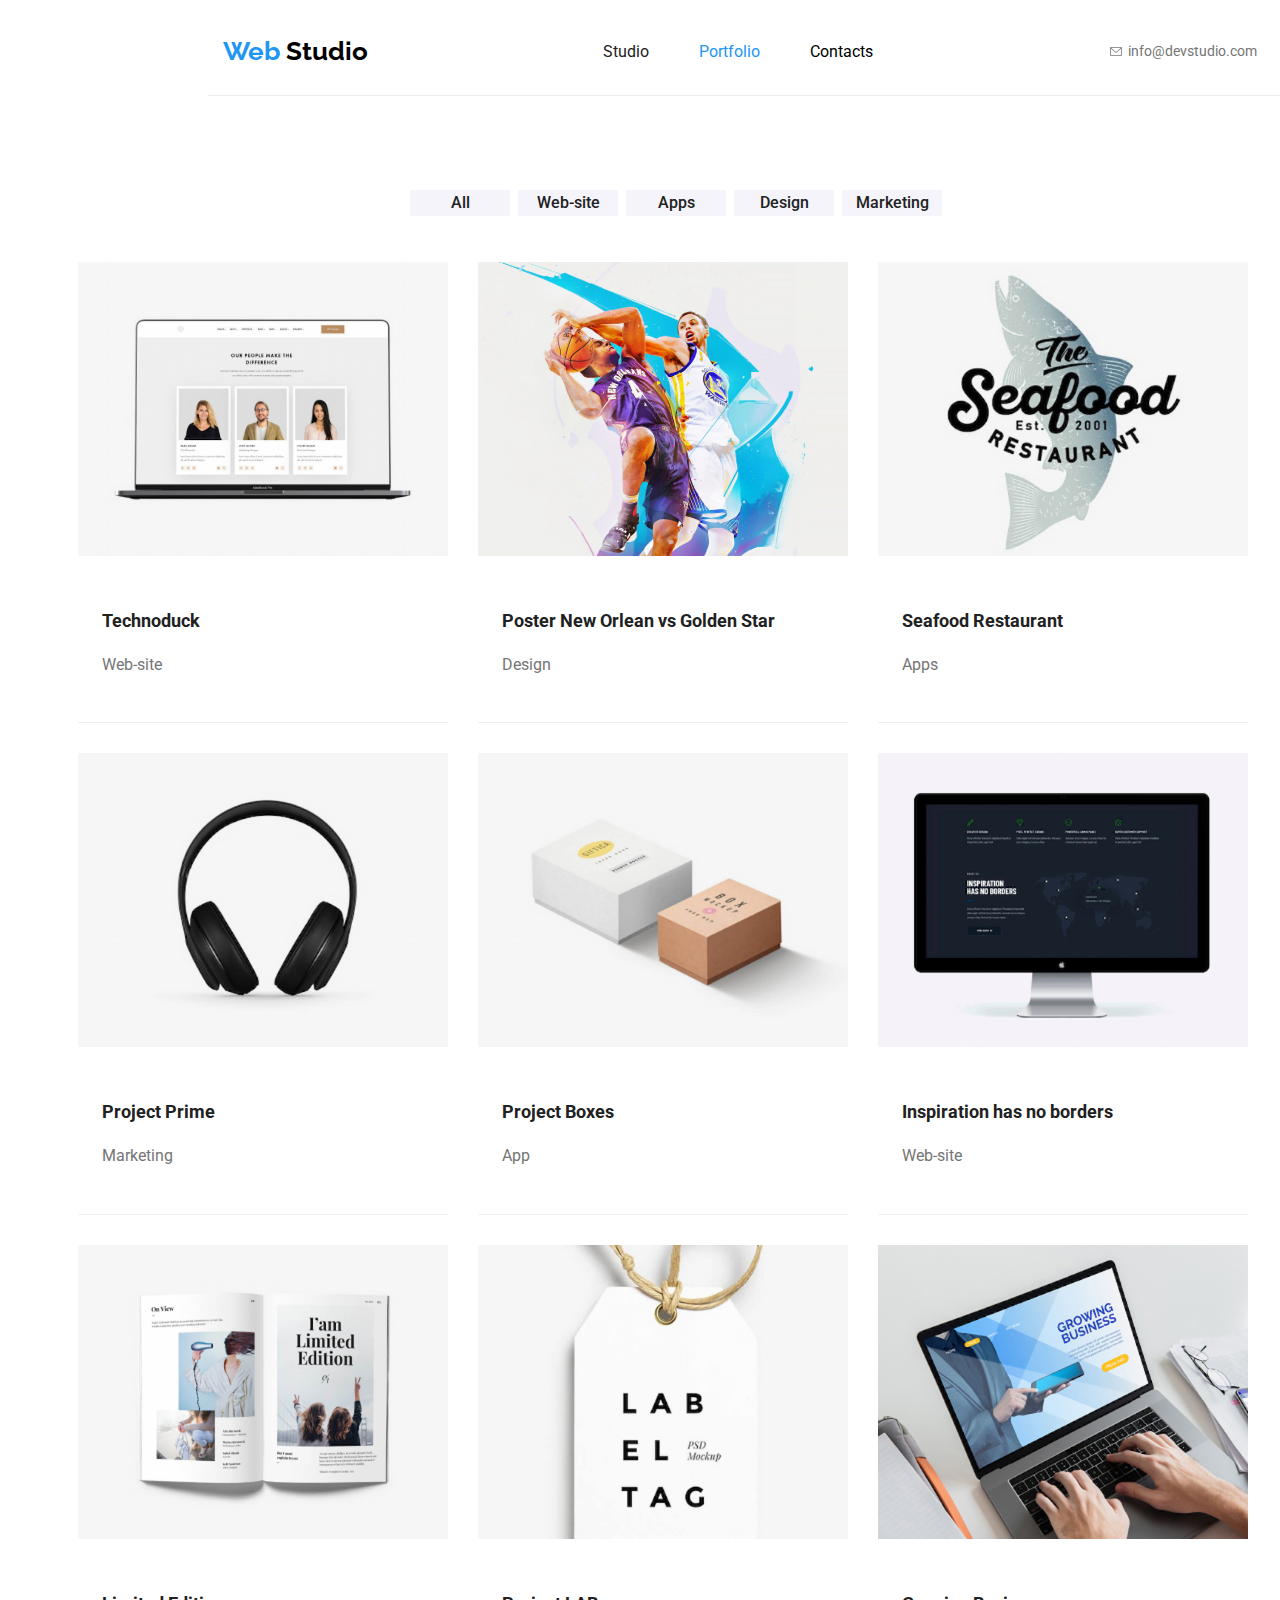
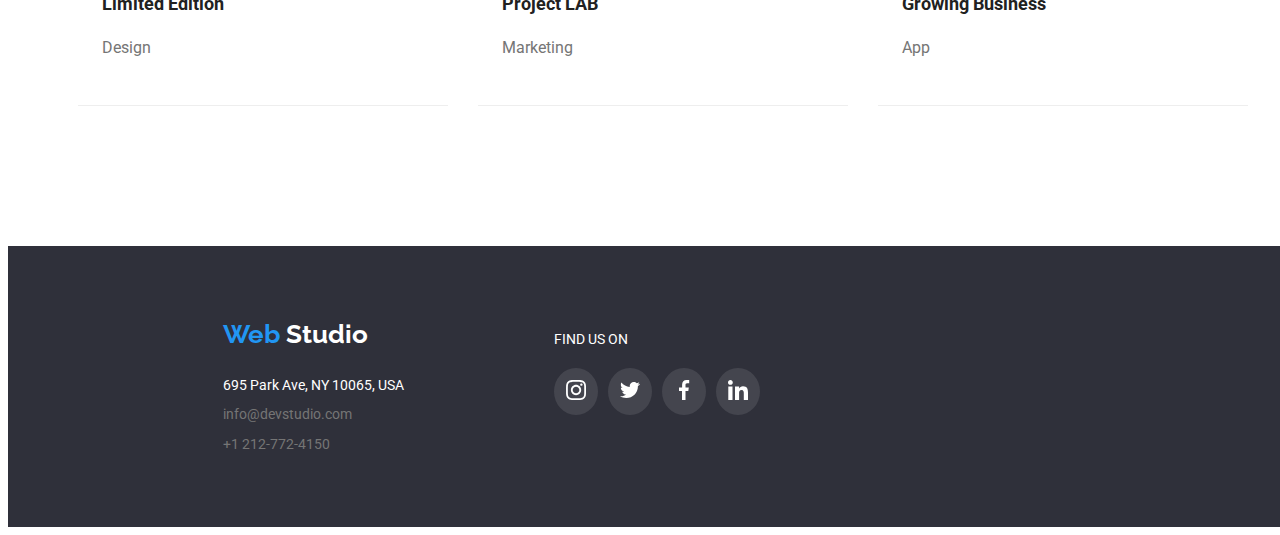
==== portfolio.html @ 10dd486b "Added final details" ====
<!DOCTYPE html>
<html lang="en">

<head>
    <meta charset="UTF-8">
    <meta name="viewport" content="width=device-width, initial-scale=1.0">
    <title>Portfolio</title>
    <link
        href="https://fonts.googleapis.com/css2?family=Raleway:wght@700&family=Roboto:wght@400;500;700;900&display=swap"
        rel="stylesheet">
    <link rel="stylesheet" href="./css/styles.css" />
</head>

<body>
    <header class="header-section">
        <div class="topline-container">
            <a class="logo" href="#">
                <span class="first-logo">Web</span>
                <span class="second-logo">Studio</span></a>

            <nav class="nav-container">
                <ul class="navigation-section">
                    <li><a class="link" href="./index.html" target="_self">Studio</a></li>
                    <li><a class="link" href="portfolio.html" target="_self"><span class="current">Portfolio</span>
                        </a>
                    </li>
                    <li>Contacts</li>
                </ul>
            </nav>

            <div class="contacts-header-container">
                <ul class="contacts-header">

                    <li>
                        <div class="header-mail">
                            <svg class="mail-item">
                                <use href="./symbol-defs.svg#icon-envelope" />
                            </svg>
                            <a class="link" href="mailto:info@devstudio.com">info@devstudio.com</a>
                        </div>
                    </li>
                    <li>
                        <div class="header-phone">
                            <svg class="phone-item">
                                <use href="./symbol-defs.svg#icon-smartphone" />
                            </svg>
                            <a class="link" href="tel:+12127724150">+1 212-772-4150</a>
                        </div>
                    </li>
                </ul>
            </div>
        </div>
    </header>
    <main>
        <div class="portfolio">
            <div class="buttons-container">
                <ul>
                    <li> <button class="btn-filter" type="button">All</button></li>
                    <li> <button class="btn-filter" type="button">Web-site</button></li>
                    <li> <button class="btn-filter" type="button">Apps</button></li>
                    <li> <button class="btn-filter" type="button">Design</button></li>
                    <li> <button class="btn-filter" type="button">Marketing</button></li>
                </ul>
            </div>
            <section class="images-container grid-container">
                <ul class="text-section">
                    <li>
                        <div class="portfolio-card">
                            <img src="./images/Technoduck.jpg" alt="Technoduck" width="370" height="294" />
                            <div class="portfolio-text">
                                <h3>Technoduck</h3>
                                <span>Web-site</span>
                            </div>
                        </div>

                    </li>
                    <li>
                        <div class="portfolio-card">
                            <img src=" ./images/Poster.jpg" alt="Poster" width="370" height="294" />
                            <div class="portfolio-text">
                                <h3>Poster New Orlean vs Golden Star</h3>
                                <span>Design</span>
                            </div>
                        </div>
                    </li>
                    <li>
                        <div class="portfolio-card"><img src="./images/SeafoodRestaurant.jpg" alt="Seafood Restaurant"
                                width="370" height="294" />
                            <div class="portfolio-text">
                                <h3>Seafood Restaurant</h3>
                                <span>Apps</span>
                            </div>
                        </div>
                    </li>
                    <li>
                        <div class="portfolio-card"> <img src="./images/ProjectPrime.jpg" alt="Project Prime"
                                width="370" height="294" />
                            <div class="portfolio-text">
                                <h3>Project Prime</h3>
                                <span>Marketing</span>
                            </div>
                        </div>
                    </li>
                    <li>
                        <div class="portfolio-card"><img src="./images/ProjectBoxes.jpg" alt="Project Boxes" width="370"
                                height="294" />
                            <div class="portfolio-text">
                                <h3>Project Boxes</h3>
                                <span>App</span>
                            </div>
                        </div>
                    </li>
                    <li>
                        <div class="portfolio-card"><img src="./images/InspirationhasnoBorders.jpg"
                                alt="Inspiration has no Borders" width="370" height="294" />
                            <div class="portfolio-text">
                                <h3>Inspiration has no borders</h3>
                                <span>Web-site</span>
                            </div>
                        </div>
                    <li>
                        <div class="portfolio-card">
                            <img src="./images/LimitedEdition.jpg" alt="Limited Edition" width="370" height="294" />
                            <div class="portfolio-text">
                                <h3>Limited Edition</h3>
                                <span>Design</span>
                            </div>
                        </div>
                    </li>
                    <li>
                        <div class="portfolio-card">
                            <img src="./images/ProjectLAB.jpg" alt="Project LAB" width="370" height="294" />
                            <div class="portfolio-text">
                                <h3>Project LAB</h3>
                                <span>Marketing</span>
                            </div>
                        </div>
                    <li>
                        <div class="portfolio-card">
                            <img src="./images/GrowingBusiness.jpg" alt="Growing Business" width="370" height="294" />
                            <div class="portfolio-text">
                                <h3>Growing Business</h3>
                                <span>App</span>
                            </div>
                        </div>
                    </li>
                </ul>
            </section>
        </div>





    </main>
    <footer class="footer-section">
        <div class="footer-container">
            <div class="footer-section1">
                <a class="link logo" href="#">
                    <span class="first-logo">Web</span>
                    <span>Studio</span></a>
                <div class="footer-details">
                    <address>
                        <p>695 Park Ave, NY 10065, USA</p>
                        <div class="contacts-footer">
                            <p class="link">info@devstudio.com</p>
                            <p class="link">+1 212-772-4150</p>
                        </div>
                    </address>
                </div>
            </div>
            <div class="footer-section2">
                <span>Find us on</span>
                <div class="footer-svg">
                    <a href=""><svg class="footer-icon">
                            <use href="./symbol-defs.svg#icon-instagram" />
                        </svg></a>
                    <a href=""><svg class="footer-icon">
                            <use href="./symbol-defs.svg#icon-twitter-footer" />
                        </svg></a>
                    <a href=""><svg class="footer-icon">
                            <use href="./symbol-defs.svg#icon-facebook-footer1" />
                        </svg></a>
                    <a href=""><svg class="footer-icon">
                            <use href=" ./symbol-defs.svg#icon-linkedin-footer1" />
                        </svg></a>
                </div>
            </div>
        </div>



    </footer>

</body>

</html>
---- css/styles.css ----
body {
    font-family: 'Roboto', sans-serif;
    background-color: white;
    font-weight: 400;
    width: 100%;
}

:root {
    --heading-font-family: 'Roboto', sans-serif;
    --hover-color: #2196F3;
    --text-color: #757575;
    --header-color: #212121;
    --section-background: #2F303A;
}

ul {
    list-style: none;
}

.header-section {
    width: 1600px;
    margin: auto;
}

.nav-container ul {
    display: flex;
    justify-content: space-between;
    align-items: center;
    column-gap: 50px;
}

.contacts-header-container ul {
    display: flex;
    justify-content: space-between;
    align-items: center;
    column-gap: 40px;
}

.topline-container {
    display: flex;
    justify-content: space-between;
    align-items: center;
    width: 1200px;
    padding-top: 15px;
    padding-bottom: 15px;
    padding-left: 15px;
    padding-right: 15px;
    margin-left: 200px;
    margin-right: 200px;
    border-bottom: 1px solid #ECECEC;
}

.navigation-section .link {
    color: var(--header-color);
    text-decoration: none;
}

.current {
    color: var(--hover-color);
}

.contacts-header .link {
    text-decoration: none;
    font-style: normal;
    font-size: 14px;
    line-height: 1.17;
    color: var(--text-color);
    font-size: 500;
}

.contacts-footer .link {
    text-decoration: none;
    font-style: normal;
    font-size: 14px;
    line-height: 1.14;
    color: var(--text-color);
    font-size: 400;
}

.contacts-header .link:hover,
.link:active {
    color: var(--hover-color);
}

.contacts-footer .link:hover,
.link.active {
    color: var(--hover-color);
}

.btn {
    font-family: inherit;
    cursor: pointer;
    font-weight: 500;
    font-size: 16px;
    line-height: 1.85;
    background-color: var(--hover-color);
    color: #fff;
    width: 200px;
    border-radius: 4px;
    cursor: pointer;
    font-family: inherit;
    border: none;
}

.btn:hover {
    background-color: #188CE8;
    color: #fff;
}

/* butoane-portofoliu */
.btn-filter {
    font-size: 16px;
    font-weight: 500;
    line-height: 1.85px;
    color: var(--header-color);
    background-color: #F5F4FA;
    height: 26px;
    top: 180px;
    left: 959px;
    cursor: pointer;
    font-family: inherit;
    border: none;
    min-width: 100px;
}

.btn-filter:hover,
.btn-filter:focus {
    color: #fff;
    background-color: var(--hover-color);
}

.btn-filter:active {
    background-color: var(--hover-color);
}

.logo {
    text-decoration: none;
    font-family: 'Raleway';
    font-weight: 700;
    font-size: 26px;
    line-height: 2.18;
    color: #fff;
}

.logo .first-logo {
    color: var(--hover-color);
}

.logo .second-logo {
    color: #000;
}

.first-section {
    display: flex;
    flex-direction: column;
    align-items: center;
    background-color: var(--section-background);
    width: 1600px;
    margin: auto;
}

.first-section h1 {
    text-align: center;
    color: #F5F4FA;
    font-weight: 900;
    font-size: 44px;
    line-height: 60px;
    margin-top: 200px;
}

.first-section button {
    margin-bottom: 200px;
}

.second-section p {
    font-weight: 400;
    font-size: 14px;
    line-height: 1.71;
    color: var(--text-color);
}

.second-section h3 {
    font-weight: 700;
    size: 14px;
    line: 1.17;
    color: var(--header-color);
}

.second-section ul {
    display: flex;
    justify-content: space-between;
    padding-left: 15px;
    padding-right: 15px;
    padding-top: 94px;
    padding-bottom: 47px;
    column-gap: 30px;
}

.second-section {
    width: 1200px;
    margin: auto;
}

.third-section {
    margin: auto;
    width: 1200px;
    padding-left: 15px;
    padding-right: 15px;
    row-gap: 50px;
}

.third-section h2 {
    font-weight: 700px;
    font-size: 36px;
    line-height: 3.01;
    text-align: center;
    color: var(--header-color);
}

.third-section ul {
    display: flex;
    justify-content: space-between;
    padding-left: 0px;
    padding-right: 0px;
    column-gap: 30px;
    padding-bottom: 94px;
}

.fourth-section {
    background-color: #F5F4FA;
    width: 1600px;
    margin: auto;
}

.fourth-section ul {
    display: flex;
    justify-content: space-between;
    width: 1200px;
    column-gap: 30px;
    padding-left: 15px;
    padding-right: 15px;
    margin-right: 200px;
    margin-left: 200px;
    padding-bottom: 94px;
    margin: auto;
}

.fourth-section h2 {
    font-weight: 700px;
    font-size: 36px;
    line-height: 3.01;
    text-align: center;
    color: var(--header-color);
    padding-top: 94px;
}

.fourth-section p {
    font-weight: 400;
    font-size: 16px;
    line-height: 1.33;
    text-align: center;
    color: var(--text-color);
}

.fourth-section h3 {
    font-weight: 500px;
    font-size: 16px;
    line-height: 1.33;
    text-align: center;
    color: var(--header-color);
}


.text-section h3 {
    font-weight: 700;
    font-size: 18px;
    line-height: 2.57;
    color: var(--header-color);
    padding-top: 20px;
}

.text-section span {
    font-weight: 400px;
    font-size: 16px;
    line-height: 2.14;
    color: var(--text-color);
    padding-bottom: 20px;
}

.footer-section {
    font-weight: 400;
    font-size: 14px;
    line-height: 1.17;
    background-color: var(--section-background);
    color: #fff;
    width: 1600px;
    margin: auto;
}

.footer-section address {
    font-style: normal;
}

.card li {
    background-color: #fff;
    width:270px;

}

.card-text {
    padding-top: 30px;
    row-gap: 2px;
    padding-bottom: 16px;
}
.footer-container{
    display: flex;
    flex-direction: row;

}
.footer-container .footer-section1{
    display: flex;
    flex-direction: column;
    padding-left: 15px;
        margin-left: 200px;
        padding-top: 60px;  
}

.footer-details {
    display: flex;
    flex-direction: column;
    row-gap: 12px;
    padding-bottom: 60px;
    
}

/* portfolio page */

.buttons-container ul {
    display: flex;
    justify-content: space-between;
    align-items: center;
    width: 516px;
    margin: auto;
    column-gap: 8px;
}

.images-container ul {
    display: flex;
    justify-content: space-between;
    column-gap: 30px;
    row-gap: 30px;
    padding-top: 50px;
}

.grid-container ul {
    display: grid;
    grid-template-columns: auto auto auto;
    padding: 30px;
}

.img {
    display: block;
    max-width: 100%;
    height: auto;
}

.portfolio {
    margin: auto;
    width: 1200px;
    padding-left: 15px;
    padding-right: 15px;
    padding-bottom: 94px;
    padding-top: 94px;
}

.portfolio-card {
    width: 370px;
    background-color: #fff;
}

.portfolio-text {
    display: flex;
    flex-direction: column;
    padding-left: 24px;
    border-bottom: 1px solid #eee;
}

.portfolio-text h3 {
    margin-bottom: 4px;
}

.portfolio-text span {
    margin-bottom: 20px;
}
.header-mail:hover .mail-item{
    fill:var(--hover-color);
}
.header-phone:hover .phone-item{
    fill:var(--hover-color);
}
.contacts-header .mail-item{
width: 16px;
height: 12px;
fill: #757575;
}


.contacts-header .phone-item{
width: 16px;
    height: 12px;
    fill: #757575;
}

.contacts-header .header-mail{
    display: flex;
    justify-content: center;
    align-items: center;
    column-gap: 4px;
}

.contacts-header .header-mail-portfolio{
    display: flex;
    justify-content: center;
    align-items: center;
    column-gap: 4px;
}

.contacts-header .header-phone {
    display: flex;
    justify-content:  center;
    align-items: center;
    column-gap: 3px;
}

.icon{
    width:70px;
    height: 70px;
}
.first-section {
    background-image: url('../images/background.png');
}

.first-section {
    background-image: linear-gradient (rgba(47, 48, 58, 0.40),
            rgba(47, 48, 58, 0.40)), url(/images/background.png);
            filter:brightness(0.78);
}
.second-section .feature{
    display: flex;
    flex-direction: column;
    align-items: center;
}
.feature-text h3{
margin-bottom: 10px;
margin-top: 30px;
}

.feature{
    background-color: #F5F4FA;
    padding: 25px 100px;
    border-radius:4px;
}
.fourth-section .social-icon{
    width:20px;
    height: 20px;
}
.fourth-section .social-links{
    display: flex;
    justify-content: space-between;
    align-items: center;
    column-gap: 12px;
    padding-bottom: 30px;
    padding-left: 40px;
    padding-right: 40px;
}

.link-instagram:hover{
    border-radius: 50px;
    background-color: var(--hover-color);
   fill:#fff;
}

.icon-customers{
    width: 106px;
    height: 60px;
    margin-top:16px;
    margin-right:32px;
    margin-left:32px;
    margin-bottom: 16px;
}

.customers{
    width: 170px;
    height: 92px;
radius:4px;
border: 1px solid #AFB1B8;
}
.customers-section{
    width: 1200px;
        margin: auto;
}
.customers-section ul{
    display: flex;
    justify-content: space-between;
    align-items: center;
    margin-bottom: 94px;
    margin-top: 50px;
    column-gap: 30px;
}
.customers-section h2{
    font-weight: 700px;
    font-size: 36px;
    line-height: 3.01;
    text-align: center;
    color: var(--header-color);
    margin-top:94px
}

.fourth-section li{
    radius:0px, 0px, 4px, 4px;
    box-shadow: 0px 2px 1px 0px rgba(0,0,0,0.2),
    0px 1px 1px 0px rgba(0, 0, 0, 0.14),
        0px 1px 3px 0px rgba(0, 0, 0, 0.12);
    }


.footer-section2 span{
    text-transform: uppercase;
    width: 79px;
    padding-bottom: 20px;
    font-weight: 700px;
    font-size: 14px;
    letter-spacing: 3%;
}


.portfolio-card:hover{
    box-shadow: 1px 4px 6px 0px rgba(0, 0, 0, 0.16),
    0px 4px 4px 0px rgba(0, 0, 0, 0.06),
    0px 1px 1px 0px rgba(0, 0, 0, 0.12);
}
.buttons-container ul:hover,
.buttons-container ul:focus{
    box-shadow: 1px 4px 6px 0px rgba(0, 0, 0, 0.16),
            0px 4px 4px 0px rgba(0, 0, 0, 0.06),
            0px 1px 1px 0px rgba(0, 0, 0, 0.12);
}
.footer-icon{
    width:20px;
height: 20px;}

.footer-container .footer-section2{
    display: flex;
    flex-direction: column;
    margin-left: px;
    padding-top:85px;
    padding-left: 150px;
}
.footer-section2 .footer-svg{
    display: flex;
    flex-direction: row;
    align-items: flex-start;
    column-gap: 10px;
    
}
.footer-svg a{
    padding: 12px;
    align-items: center;
    fill:#fff;
    background-color: #ffffff1a;
    border-radius:50%;}

.footer-svg a:hover{
    background-color: var(--hover-color);
}

.fourth-section .social-links a{
    align-items: center;
    padding: 12px;
    fill: #AFB1B8;
}
    
.fourth-section .social-links a:hover{
    background-color: var(--hover-color);
border-radius: 50%;
width: 44px;
fill:#fff;

}
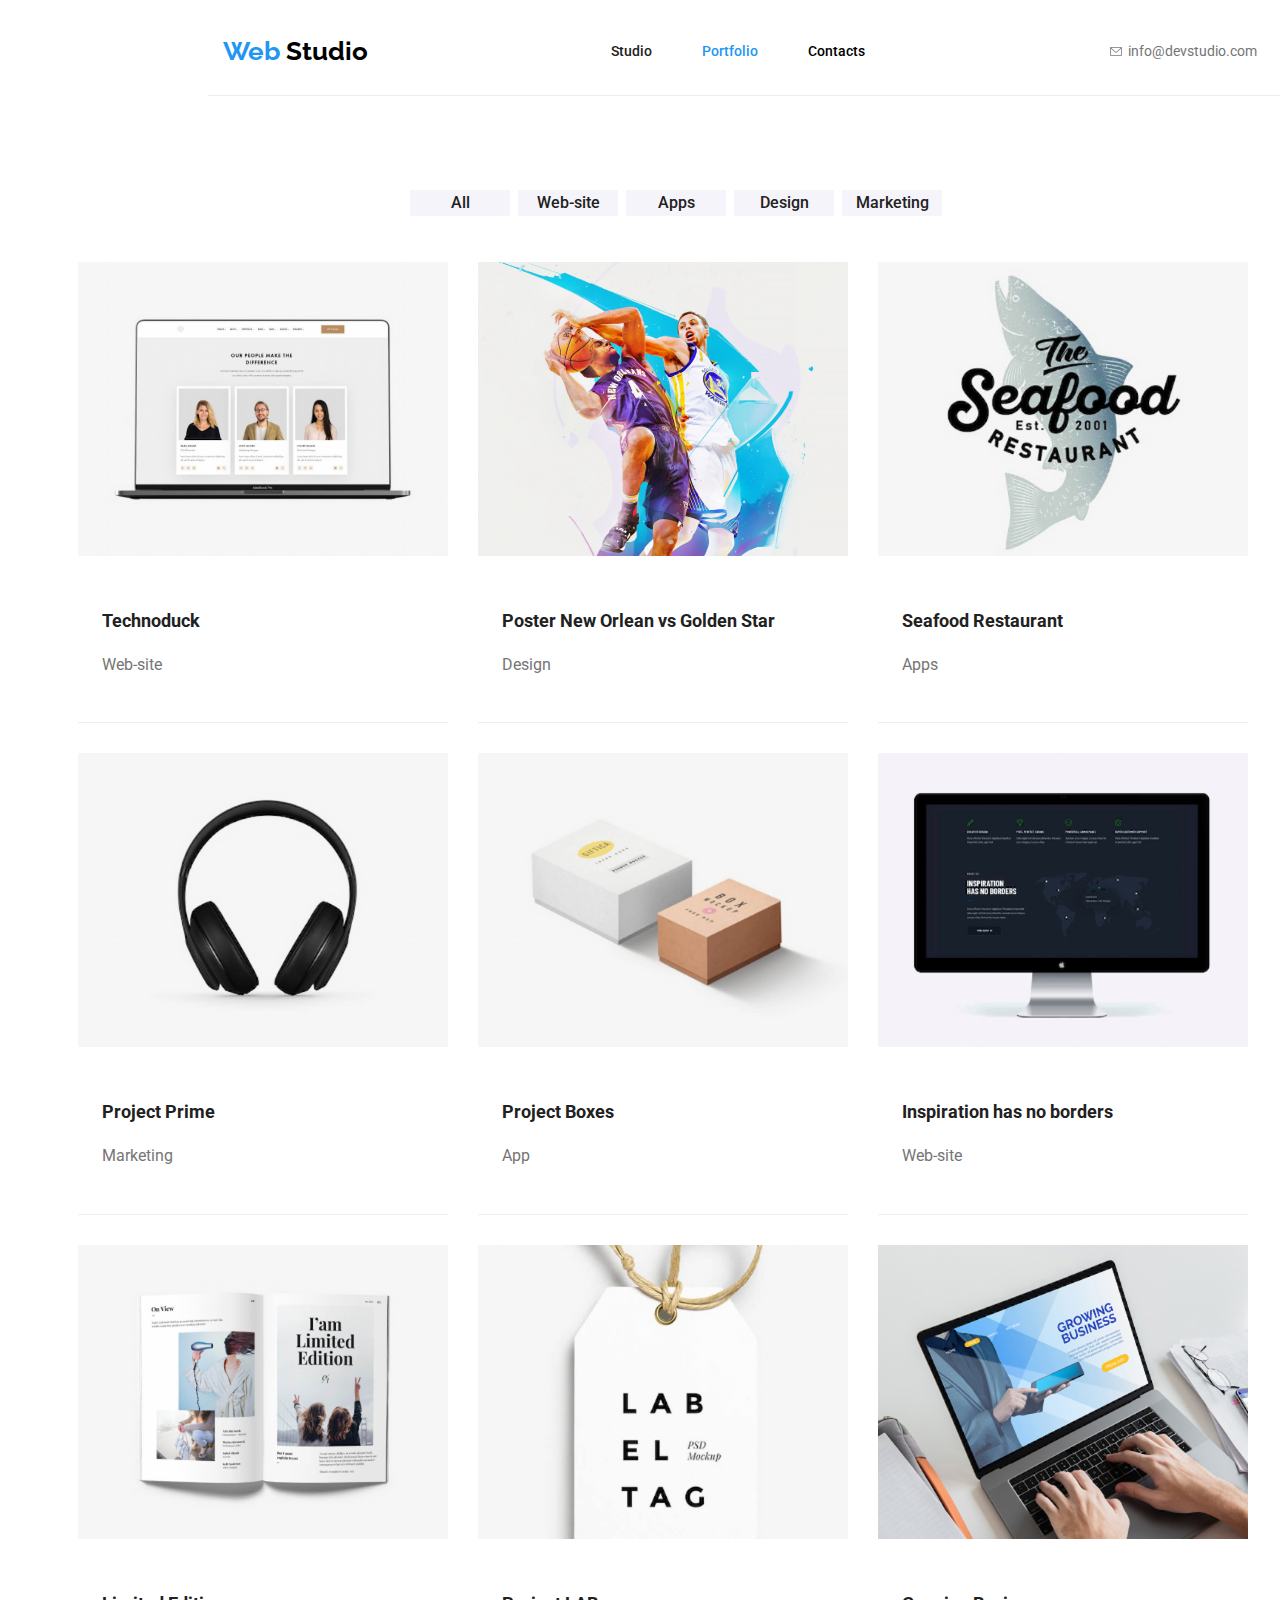
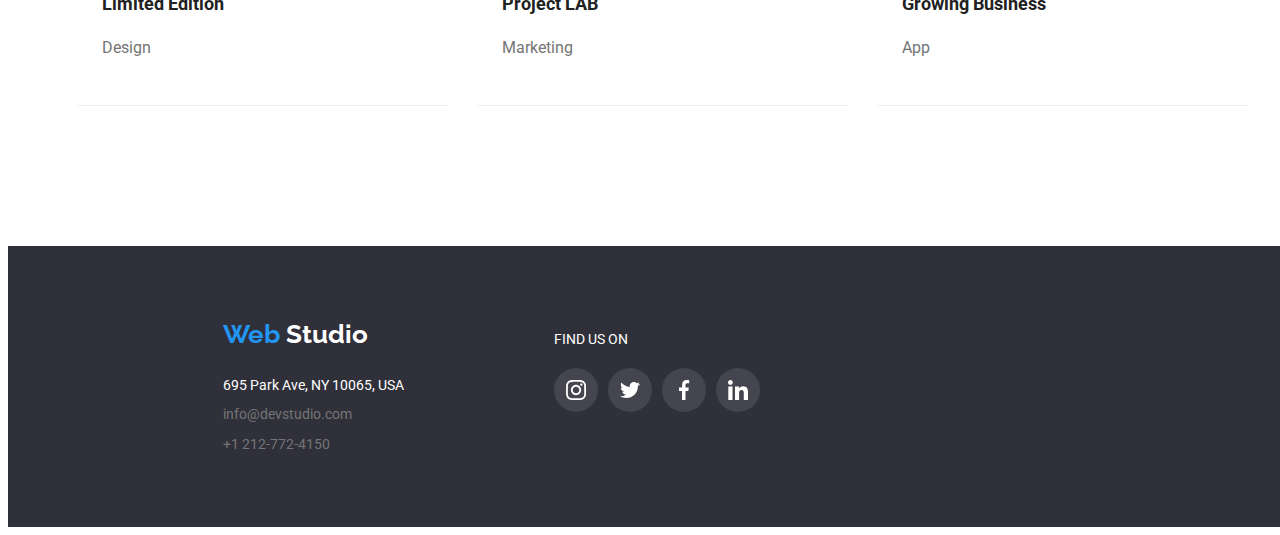
==== commit b0182b41: "Update homework 0310" ====
--- a/portfolio.html
+++ b/portfolio.html
@@ -172,16 +172,16 @@
             <div class="footer-section2">
                 <span>Find us on</span>
                 <div class="footer-svg">
-                    <a href=""><svg class="footer-icon">
+                    <a href="" target="_blank"><svg class="footer-icon">
                             <use href="./symbol-defs.svg#icon-instagram" />
                         </svg></a>
-                    <a href=""><svg class="footer-icon">
+                    <a href="" target="_blank"><svg class="footer-icon">
                             <use href="./symbol-defs.svg#icon-twitter-footer" />
                         </svg></a>
-                    <a href=""><svg class="footer-icon">
+                    <a href="" target="_blank"><svg class="footer-icon">
                             <use href="./symbol-defs.svg#icon-facebook-footer1" />
                         </svg></a>
-                    <a href=""><svg class="footer-icon">
+                    <a href="" target="_blank"><svg class="footer-icon">
                             <use href=" ./symbol-defs.svg#icon-linkedin-footer1" />
                         </svg></a>
                 </div>
--- a/css/styles.css
+++ b/css/styles.css
@@ -27,6 +27,7 @@
     justify-content: space-between;
     align-items: center;
     column-gap: 50px;
+    
 }
 
 .contacts-header-container ul {
@@ -53,6 +54,12 @@
 .navigation-section .link {
     color: var(--header-color);
     text-decoration: none;
+}
+.navigation-section li{
+    font-size:14px;
+    font-weight: 500;
+    line-height:16.41px;
+    letter-spacing:2%;
 }
 
 .current {
@@ -170,6 +177,7 @@
 
 .first-section button {
     margin-bottom: 200px;
+    padding: 12px;
 }
 
 .second-section p {
@@ -436,14 +444,9 @@
     width:70px;
     height: 70px;
 }
+
 .first-section {
-    background-image: url('../images/background.png');
-}
-
-.first-section {
-    background-image: linear-gradient (rgba(47, 48, 58, 0.40),
-            rgba(47, 48, 58, 0.40)), url(/images/background.png);
-            filter:brightness(0.78);
+    background-image: linear-gradient(rgba(0,0,0,0.2), rgba(0,0,0,0.2)),url('../images/background.png')
 }
 .second-section .feature{
     display: flex;
@@ -463,6 +466,7 @@
 .fourth-section .social-icon{
     width:20px;
     height: 20px;
+
 }
 .fourth-section .social-links{
     display: flex;
@@ -473,47 +477,9 @@
     padding-left: 40px;
     padding-right: 40px;
 }
-
-.link-instagram:hover{
-    border-radius: 50px;
-    background-color: var(--hover-color);
-   fill:#fff;
-}
-
-.icon-customers{
-    width: 106px;
-    height: 60px;
-    margin-top:16px;
-    margin-right:32px;
-    margin-left:32px;
-    margin-bottom: 16px;
-}
-
-.customers{
-    width: 170px;
-    height: 92px;
-radius:4px;
-border: 1px solid #AFB1B8;
-}
-.customers-section{
-    width: 1200px;
-        margin: auto;
-}
-.customers-section ul{
-    display: flex;
-    justify-content: space-between;
-    align-items: center;
-    margin-bottom: 94px;
-    margin-top: 50px;
-    column-gap: 30px;
-}
-.customers-section h2{
-    font-weight: 700px;
-    font-size: 36px;
-    line-height: 3.01;
-    text-align: center;
-    color: var(--header-color);
-    margin-top:94px
+.fourth-section a{
+    display: flex;
+    align-items: center;
 }
 
 .fourth-section li{
@@ -539,10 +505,10 @@
     0px 4px 4px 0px rgba(0, 0, 0, 0.06),
     0px 1px 1px 0px rgba(0, 0, 0, 0.12);
 }
-.buttons-container ul:hover,
-.buttons-container ul:focus{
-    box-shadow: 1px 4px 6px 0px rgba(0, 0, 0, 0.16),
-            0px 4px 4px 0px rgba(0, 0, 0, 0.06),
+.buttons-container .btn-filter:hover,
+.buttons-container .btn-filter:focus{
+    box-shadow: 1px 4px 6px 0px rgba(0, 0, 0, 0.25),
+            0px 4px 4px 0px rgba(0, 0, 0, 0.15),
             0px 1px 1px 0px rgba(0, 0, 0, 0.12);
 }
 .footer-icon{
@@ -565,6 +531,7 @@
 }
 .footer-svg a{
     padding: 12px;
+    display: flex;
     align-items: center;
     fill:#fff;
     background-color: #ffffff1a;
@@ -585,5 +552,53 @@
 border-radius: 50%;
 width: 44px;
 fill:#fff;
-
-}+}
+
+.icon-customers {
+    width: 106px;
+        height: 60px;
+    margin-top: 16px;
+        margin-right: 32px;
+        margin-left: 32px;
+        margin-bottom: 16px;
+        display: flex;
+        align-items: center;
+}
+
+.customers {
+    width: 170px;
+    height: 92px;
+    radius: 4px;
+    border: 1px solid #AFB1B8;
+    fill: #AFB1B8;
+}
+
+.customers-section {
+    width: 1200px;
+    margin: auto;
+}
+
+.customers-section ul {
+    display: flex;
+    justify-content: space-between;
+    align-items: center;
+    margin-bottom: 94px;
+    margin-top: 50px;
+    width: 1200px;
+    column-gap: 30px;
+    padding-left: 15px;
+    padding-right: 15px;
+}
+
+.customers-section h2 {
+    font-weight: 700px;
+    font-size: 36px;
+    line-height: 3.01;
+    text-align: center;
+    color: var(--header-color);
+    margin-top: 94px
+}
+.customers:hover{
+    border: 1px solid var(--hover-color);
+    fill: var(--hover-color);
+}
